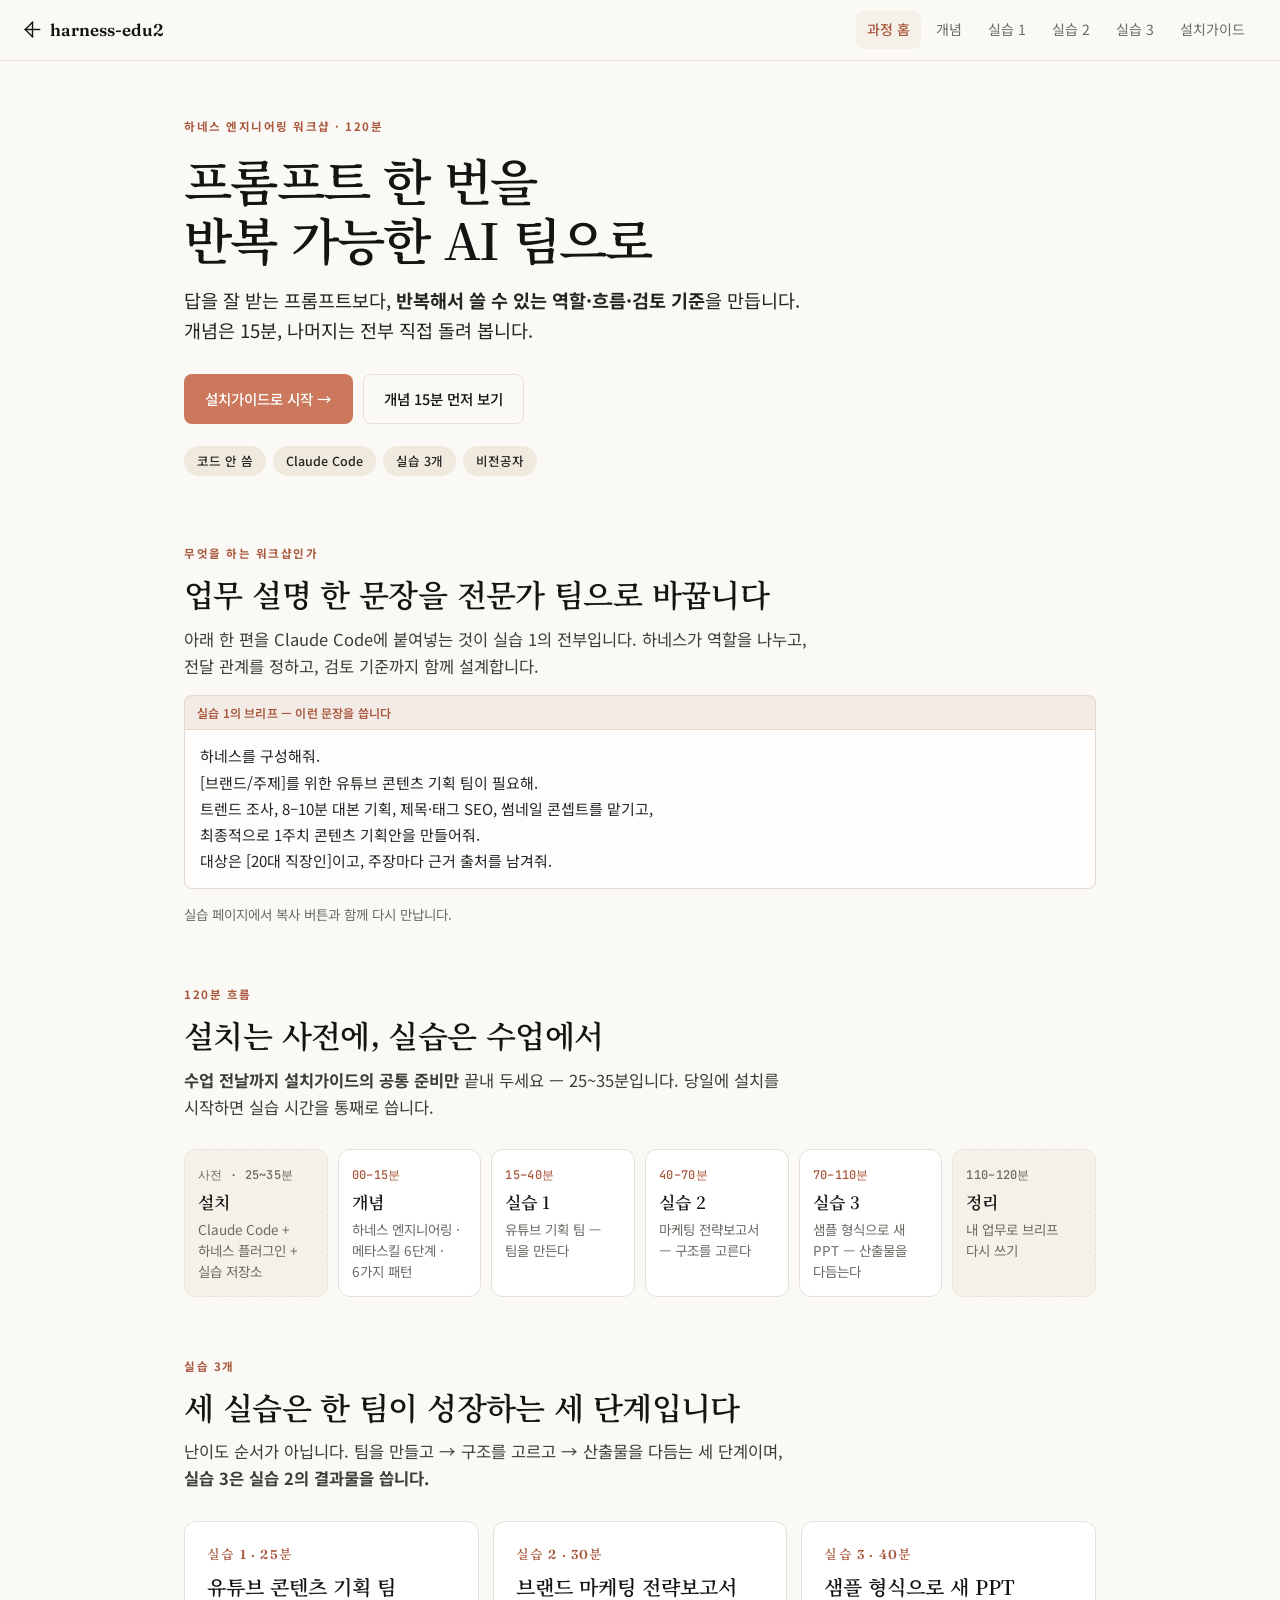
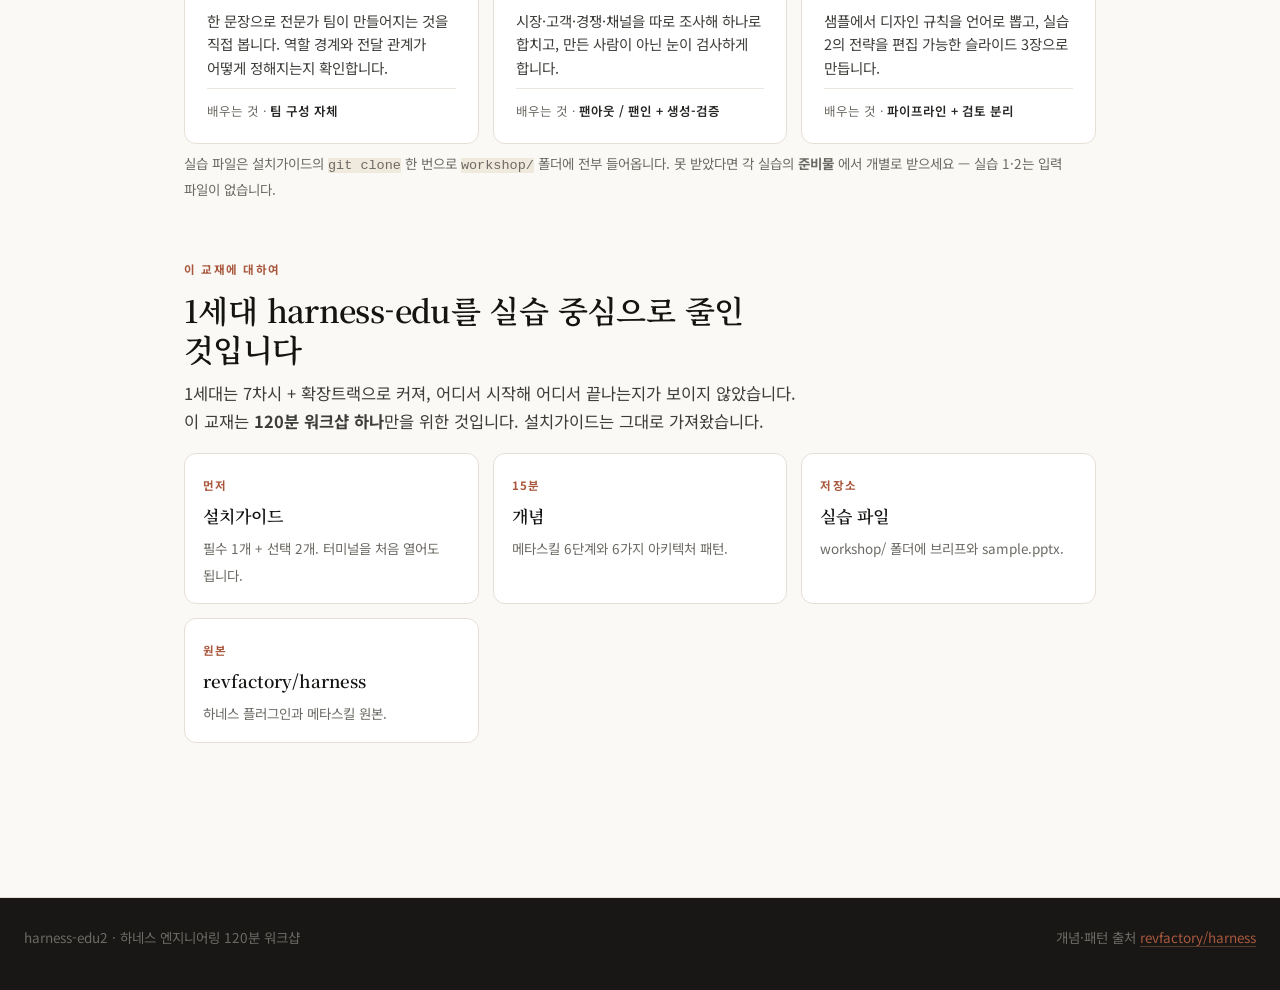
==== docs/index.html @ c3281a6c "harness-edu2 초기 구축 — 개념 15분 + 실습 3개 120분 워크샵 교재 - docs/: 홈·개념·실습 1·2·3 (본문 5장) + 설치가이드 5문서 무손실 이관 - " ====
<!doctype html>
<html lang="ko">
<head>
<meta charset="utf-8">
<meta name="viewport" content="width=device-width, initial-scale=1">
<title>harness-edu2 · 하네스 엔지니어링 120분 워크샵</title>
<meta name="description" content="프롬프트 한 번을 반복 가능한 AI 팀으로. 개념 15분 + 실습 3개로 이루어진 120분 하네스 엔지니어링 워크샵 교재. 코드를 쓰지 않는 실무자용.">
<link rel="icon" href="data:image/svg+xml,%3Csvg xmlns='http://www.w3.org/2000/svg' viewBox='0 0 24 24'%3E%3Crect width='24' height='24' fill='%23faf9f5'/%3E%3Cg fill='%23141413'%3E%3Crect x='11' y='1' width='2' height='22'/%3E%3Crect x='1' y='11' width='22' height='2'/%3E%3Crect x='3.8' y='3.8' width='2' height='16.4' transform='rotate(45 12 12)'/%3E%3Crect x='3.8' y='3.8' width='2' height='16.4' transform='rotate(-45 12 12)'/%3E%3C/g%3E%3C/svg%3E">
<link rel="preconnect" href="https://fonts.googleapis.com">
<link rel="preconnect" href="https://fonts.gstatic.com" crossorigin>
<link href="https://fonts.googleapis.com/css2?family=Fraunces:opsz,wght@9..144,400;9..144,600&family=Noto+Sans+KR:wght@400;500;700&family=Noto+Serif+KR:wght@500;600&family=JetBrains+Mono:wght@400;500&display=swap" rel="stylesheet">
<link rel="stylesheet" href="assets/site.css">
</head>
<body data-page="home">
<a class="skip-link" href="#main">본문으로 건너뛰기</a>

<header class="topnav"><div class="wrap">
  <a class="brand" href="index.html">
    <span class="spike" aria-hidden="true"><svg viewBox="0 0 24 24"><g fill="#141413"><rect x="11" y="1" width="2" height="22"/><rect x="1" y="11" width="22" height="2"/><rect x="3.8" y="3.8" width="2" height="16.4" transform="rotate(45 12 12)"/><rect x="3.8" y="3.8" width="2" height="16.4" transform="rotate(-45 12 12)"/></g></svg></span>
    <span class="brand-full">harness-edu2</span>
  </a>
  <nav aria-label="주요 메뉴">
    <a href="index.html" aria-current="page">과정 홈</a>
    <a href="concept.html">개념</a>
    <a href="practice/1-youtube.html">실습 1</a>
    <a href="practice/2-marketing.html">실습 2</a>
    <a href="practice/3-pptx.html">실습 3</a>
    <a href="install/index.html">설치가이드</a>
  </nav>
</div></header>

<main id="main" class="page">

<section class="hero">
  <div class="eyebrow">하네스 엔지니어링 워크샵 · 120분</div>
  <h1>프롬프트 한 번을<br>반복 가능한 AI 팀으로</h1>
  <p class="lead">답을 잘 받는 프롬프트보다, <strong>반복해서 쓸 수 있는 역할·흐름·검토 기준</strong>을 만듭니다. 개념은 15분, 나머지는 전부 직접 돌려 봅니다.</p>
  <div class="hero-actions">
    <a class="btn btn-primary" href="install/index.html">설치가이드로 시작 →</a>
    <a class="btn btn-ghost" href="concept.html">개념 15분 먼저 보기</a>
  </div>
  <div class="hero-tags">
    <span>코드 안 씀</span><span>Claude Code</span><span>실습 3개</span><span>비전공자</span>
  </div>
</section>

<section class="sec">
  <div class="eyebrow">무엇을 하는 워크샵인가</div>
  <h2>업무 설명 한 문장을 전문가 팀으로 바꿉니다</h2>
  <p class="sub">아래 한 편을 Claude Code에 붙여넣는 것이 실습 1의 전부입니다. 하네스가 역할을 나누고, 전달 관계를 정하고, 검토 기준까지 함께 설계합니다.</p>

  <div class="code-card is-prompt">
    <div class="code-bar"><span class="code-label">실습 1의 브리프 — 이런 문장을 씁니다</span></div>
    <pre class="brief">하네스를 구성해줘.
[브랜드/주제]를 위한 유튜브 콘텐츠 기획 팀이 필요해.
트렌드 조사, 8–10분 대본 기획, 제목·태그 SEO, 썸네일 콘셉트를 맡기고,
최종적으로 1주치 콘텐츠 기획안을 만들어줘.
대상은 [20대 직장인]이고, 주장마다 근거 출처를 남겨줘.</pre>
  </div>
  <p class="brief-note">실습 페이지에서 복사 버튼과 함께 다시 만납니다.</p>
</section>

<section class="sec" id="flow">
  <div class="eyebrow">120분 흐름</div>
  <h2>설치는 사전에, 실습은 수업에서</h2>
  <p class="sub"><strong>수업 전날까지 설치가이드의 공통 준비만</strong> 끝내 두세요 — 25~35분입니다. 당일에 설치를 시작하면 실습 시간을 통째로 씁니다.</p>

  <div class="flowline">
    <div class="fl is-pre">
      <span class="t">사전 · 25~35분</span>
      <b>설치</b>
      <span>Claude Code + 하네스 플러그인 + 실습 저장소</span>
    </div>
    <div class="fl">
      <span class="t">00–15분</span>
      <b>개념</b>
      <span>하네스 엔지니어링 · 메타스킬 6단계 · 6가지 패턴</span>
    </div>
    <div class="fl">
      <span class="t">15–40분</span>
      <b>실습 1</b>
      <span>유튜브 기획 팀 — 팀을 만든다</span>
    </div>
    <div class="fl">
      <span class="t">40–70분</span>
      <b>실습 2</b>
      <span>마케팅 전략보고서 — 구조를 고른다</span>
    </div>
    <div class="fl">
      <span class="t">70–110분</span>
      <b>실습 3</b>
      <span>샘플 형식으로 새 PPT — 산출물을 다듬는다</span>
    </div>
    <div class="fl is-pre">
      <span class="t">110–120분</span>
      <b>정리</b>
      <span>내 업무로 브리프 다시 쓰기</span>
    </div>
  </div>
</section>

<section class="sec" id="practice">
  <div class="eyebrow">실습 3개</div>
  <h2>세 실습은 한 팀이 성장하는 세 단계입니다</h2>
  <p class="sub">난이도 순서가 아닙니다. 팀을 만들고 → 구조를 고르고 → 산출물을 다듬는 세 단계이며, <strong>실습 3은 실습 2의 결과물을 씁니다.</strong></p>

  <div class="pcards">
    <a class="pcard" href="practice/1-youtube.html">
      <span class="n">실습 1 · 25분</span>
      <strong>유튜브 콘텐츠 기획 팀</strong>
      <p>한 문장으로 전문가 팀이 만들어지는 것을 직접 봅니다. 역할 경계와 전달 관계가 어떻게 정해지는지 확인합니다.</p>
      <span class="pat">배우는 것 · <b>팀 구성 자체</b></span>
    </a>
    <a class="pcard" href="practice/2-marketing.html">
      <span class="n">실습 2 · 30분</span>
      <strong>브랜드 마케팅 전략보고서</strong>
      <p>시장·고객·경쟁·채널을 따로 조사해 하나로 합치고, 만든 사람이 아닌 눈이 검사하게 합니다.</p>
      <span class="pat">배우는 것 · <b>팬아웃 / 팬인 + 생성-검증</b></span>
    </a>
    <a class="pcard" href="practice/3-pptx.html">
      <span class="n">실습 3 · 40분</span>
      <strong>샘플 형식으로 새 PPT</strong>
      <p>샘플에서 디자인 규칙을 언어로 뽑고, 실습 2의 전략을 편집 가능한 슬라이드 3장으로 만듭니다.</p>
      <span class="pat">배우는 것 · <b>파이프라인 + 검토 분리</b></span>
    </a>
  </div>
  <p class="brief-note">실습 파일은 설치가이드의 <code>git clone</code> 한 번으로 <code>workshop/</code> 폴더에 전부 들어옵니다. 못 받았다면 각 실습의 <strong>준비물</strong> 에서 개별로 받으세요 — 실습 1·2는 입력 파일이 없습니다.</p>
</section>

<section class="sec">
  <div class="eyebrow">이 교재에 대하여</div>
  <h2>1세대 harness-edu를 실습 중심으로 줄인 것입니다</h2>
  <p class="sub">1세대는 7차시 + 확장트랙으로 커져, 어디서 시작해 어디서 끝나는지가 보이지 않았습니다. 이 교재는 <strong>120분 워크샵 하나</strong>만을 위한 것입니다. 설치가이드는 그대로 가져왔습니다.</p>
  <div class="next-grid">
    <a class="next-card" href="install/index.html"><span class="k">먼저</span><strong>설치가이드</strong><span>필수 1개 + 선택 2개. 터미널을 처음 열어도 됩니다.</span></a>
    <a class="next-card" href="concept.html"><span class="k">15분</span><strong>개념</strong><span>메타스킬 6단계와 6가지 아키텍처 패턴.</span></a>
    <a class="next-card" href="https://github.com/namojo/harness-edu" target="_blank" rel="noopener"><span class="k">저장소</span><strong>실습 파일</strong><span>workshop/ 폴더에 브리프와 sample.pptx.</span></a>
    <a class="next-card" href="https://github.com/revfactory/harness" target="_blank" rel="noopener"><span class="k">원본</span><strong>revfactory/harness</strong><span>하네스 플러그인과 메타스킬 원본.</span></a>
  </div>
</section>

</main>

<footer class="foot"><div class="wrap">
  <span>harness-edu2 · 하네스 엔지니어링 120분 워크샵</span>
  <span class="r">개념·패턴 출처 <a href="https://github.com/revfactory/harness" target="_blank" rel="noopener">revfactory/harness</a></span>
</div></footer>

<script src="assets/site.js"></script>
</body>
</html>
---- docs/assets/site.css ----
/* harness-edu 설치가이드 공용 스타일
   - 색·서체는 docs/index.html 의 디자인 토큰을 따른다.
   - 문서 컴포넌트(code-card / callout / side-toc)는 설치가이드 전용. */

:root{
  --canvas:#faf9f5; --surface-soft:#f5f0e8; --surface-card:#efe9de; --surface-cream-strong:#e8e0d2;
  --surface-dark:#181715; --surface-dark-elevated:#252320;
  --hairline:#e6dfd8; --hairline-soft:#ebe6df;
  --primary:#cc785c; --primary-active:#a9583e; --teal:#5db8a6; --amber:#e8a55a;
  --ink:#141413; --body-strong:#252523; --body:#3d3d3a; --muted:#6c6a64; --muted-soft:#8e8b82;
  --on-dark:#faf9f5; --on-dark-soft:#a09d96; --success:#5db872; --danger:#c0553b;
  --r-sm:6px; --r-md:8px; --r-lg:12px; --r-xl:16px; --pill:9999px;
  --serif:"Noto Serif KR","Fraunces",Garamond,"Times New Roman",serif;
  --serif-latin:"Fraunces","Noto Serif KR",Garamond,serif;
  --sans:"Inter","Noto Sans KR",-apple-system,BlinkMacSystemFont,"Segoe UI",sans-serif;
  --mono:"JetBrains Mono",ui-monospace,SFMono-Regular,Menlo,Consolas,monospace;
  --maxw:1340px;
}

*{box-sizing:border-box;margin:0;padding:0}
html{scroll-behavior:smooth;scroll-padding-top:84px}
body{background:var(--canvas);color:var(--body);font-family:var(--sans);font-size:16px;line-height:1.65;-webkit-font-smoothing:antialiased;text-rendering:optimizeLegibility;
  /* 한국어는 기본 규칙에서 글자 단위로 잘린다. keep-all 로 어절(공백) 단위 줄바꿈 강제 */
  word-break:keep-all;overflow-wrap:break-word;hyphens:manual}
h1,h2,h3,h4,h5{font-family:var(--serif);color:var(--ink);font-weight:600;letter-spacing:-.02em;line-height:1.25}
a{color:inherit;text-decoration:none}
.wrap{max-width:var(--maxw);margin:0 auto;padding:0 24px}

.skip-link{position:absolute;left:-9999px;top:0;background:var(--ink);color:var(--on-dark);padding:10px 16px;border-radius:0 0 var(--r-md) 0;z-index:100}
.skip-link:focus{left:0}

/* ── 상단 내비게이션 ─────────────────────────────────────────── */
.topnav{position:sticky;top:0;z-index:50;background:rgba(250,249,245,.88);backdrop-filter:saturate(180%) blur(12px);border-bottom:1px solid var(--hairline)}
.topnav .wrap{display:flex;align-items:center;gap:20px;height:60px}
.brand{display:inline-flex;align-items:center;gap:9px;font-family:var(--serif-latin);font-size:17px;font-weight:600;color:var(--ink);white-space:nowrap}
.brand .spike{width:17px;height:17px;display:inline-block;flex:0 0 auto}
.brand .spike svg{width:100%;height:100%;display:block}
.topnav nav{display:flex;gap:4px;margin-left:auto;flex-wrap:wrap}
.topnav nav a{font-size:14px;color:var(--muted);padding:7px 11px;border-radius:var(--r-md);transition:background .15s,color .15s}
.topnav nav a:hover{background:var(--surface-soft);color:var(--ink)}
.topnav nav a[aria-current="page"]{color:var(--primary-active);background:var(--surface-soft);font-weight:500}

/* ── 페이지 머리 ─────────────────────────────────────────────── */
.page-head{padding:44px 24px 26px}
.eyebrow{font-size:11.5px;font-weight:700;letter-spacing:1.5px;text-transform:uppercase;color:var(--primary-active)}
.page-head h1{font-size:clamp(28px,4vw,40px);margin:12px 0 0}
.page-head .sub{margin-top:12px;font-size:17px;line-height:1.6;color:var(--body-strong);max-width:60ch}
.page-head .meta{display:flex;gap:9px;flex-wrap:wrap;margin-top:18px;font-size:13px;color:var(--muted)}
.page-head .meta>span{display:inline-flex;align-items:center;gap:5px;background:var(--surface-soft);border:1px solid var(--hairline);border-radius:var(--pill);padding:4px 12px}
.page-head .meta .badge{background:var(--ink);color:var(--on-dark);border-color:var(--ink);font-weight:500}
.page-head .meta .badge-opt{background:var(--surface-card);color:var(--body-strong);border-color:var(--hairline)}

/* ── 2단 레이아웃 ───────────────────────────────────────────── */
.layout{display:grid;grid-template-columns:minmax(0,1fr) 268px;gap:44px;align-items:start;padding-bottom:64px}
.main-col{min-width:0}
.side{position:sticky;top:76px;display:flex;flex-direction:column;gap:14px}

/* ── 본문 타이포 ────────────────────────────────────────────── */
/* 읽는 폭은 텍스트에만 제한하고, 표·코드·카드는 단 전체를 쓴다.
   (예전에는 .prose 전체를 74ch로 묶어 화면이 넓어져도 표가 좁게 눌렸다) */
.prose{max-width:none}
.prose > p,.prose > ul,.prose > ol,.prose > blockquote > p{max-width:78ch}
.prose > h2,.prose > h3,.prose > h4{max-width:60ch}
.prose h2{font-size:25px;margin:46px 0 14px;padding-top:6px}
.prose h2:first-child{margin-top:0}
.prose h3{font-size:19px;margin:32px 0 10px}
.prose h4{font-size:16.5px;margin:24px 0 8px;font-family:var(--sans);font-weight:700}
.prose p{margin:12px 0}
.prose ul,.prose ol{margin:12px 0 12px 22px}
.prose li{margin:6px 0}
.prose li>p{margin:6px 0}
.prose strong{color:var(--body-strong);font-weight:700}
.prose .muted{color:var(--muted);font-size:14px}
.prose hr{border:0;border-top:1px solid var(--hairline);margin:36px 0}
.prose a:not(.btn){color:var(--primary-active);text-decoration:underline;text-decoration-color:rgba(204,120,92,.4);text-underline-offset:3px}
.prose a:not(.btn):hover{text-decoration-color:var(--primary-active)}
/* 카드형 링크는 밑줄을 쓰지 않는다 */
.prose .os-card,.prose .next-card,.prose .flow strong a,.prose .tag a,.prose .pager a{text-decoration:none}
.prose .flow strong a:hover,.prose .tag a:hover{text-decoration:underline;text-decoration-color:var(--primary-active)}
.prose code{font-family:var(--mono);font-size:.875em;background:var(--surface-card);border-radius:var(--r-sm);padding:2px 6px;color:var(--body-strong);word-break:keep-all;overflow-wrap:break-word}
.prose kbd{font-family:var(--sans);font-size:.85em;font-weight:600;background:#fff;border:1px solid var(--hairline);border-bottom-width:2px;border-radius:var(--r-sm);padding:2px 7px;color:var(--ink);white-space:nowrap}

.prose blockquote{margin:18px 0;padding:16px 20px;background:var(--surface-soft);border-left:3px solid var(--primary);border-radius:0 var(--r-md) var(--r-md) 0}
.prose blockquote p{margin:6px 0;font-size:15px}
.prose blockquote.rule{background:var(--surface-cream-strong);border-left-color:var(--ink)}

/* 박스(콜아웃·사례·용어) 안의 문장도 읽는 폭을 유지한다 — 폭이 넓어지면 한 줄이 너무 길어진다 */
.callout-body > p,.case > p,.why p,.persona p,.flow .body p{max-width:78ch}
.terms dd{max-width:80ch}
.vs p,.vs li{max-width:52ch}

/* ── 표 ─────────────────────────────────────────────────────── */
.table-wrap{overflow-x:auto;margin:18px 0;border:1px solid var(--hairline);border-radius:var(--r-lg);background:#fff}
.table-wrap table{border-collapse:collapse;width:100%;font-size:15px;min-width:460px}
.table-wrap th,.table-wrap td{text-align:left;padding:12px 16px;border-bottom:1px solid var(--hairline-soft);vertical-align:top;word-break:keep-all;overflow-wrap:break-word}
.table-wrap thead th{background:var(--surface-soft);font-family:var(--sans);font-weight:700;font-size:13.5px;color:var(--body-strong);white-space:normal;line-height:1.4}
.table-wrap tbody tr:last-child td{border-bottom:0}
.table-wrap code{background:var(--surface-soft)}

/* ── 코드 카드 ──────────────────────────────────────────────── */
.code-card{margin:14px 0}
.code-bar{display:flex;align-items:center;gap:10px;padding:7px 12px;font-size:12px;font-weight:600;color:var(--muted);background:var(--surface-soft);border:1px solid var(--hairline);border-bottom:0;border-radius:var(--r-md) var(--r-md) 0 0}
.code-label{letter-spacing:.2px}
.copy-btn{margin-left:auto;font-family:var(--sans);font-size:11.5px;font-weight:600;color:var(--body-strong);background:#fff;border:1px solid var(--hairline);border-radius:var(--pill);padding:3px 11px;cursor:pointer;transition:background .15s,color .15s,border-color .15s}
.copy-btn:hover{background:var(--ink);color:var(--on-dark);border-color:var(--ink)}
.copy-btn.done{background:var(--success);border-color:var(--success);color:#fff}

.code-card pre{font-family:var(--mono);font-size:13.5px;line-height:1.7;white-space:pre-wrap;word-break:normal;overflow-wrap:anywhere;overflow-x:auto}

/* 주소창·검색창에 붙여넣는 짧은 문자열 */
.code-card.is-lite pre{background:#fff;border:1px solid var(--hairline);border-radius:0 0 var(--r-md) var(--r-md);padding:13px 15px;color:var(--body-strong)}

/* 터미널 붙여넣기 */
.code-card.is-term{margin:16px 0}
.terminal{border-radius:var(--r-lg);overflow:hidden;border:1px solid #2c2a26;box-shadow:0 1px 2px rgba(20,20,19,.06)}
.terminal-bar{display:flex;align-items:center;gap:7px;background:var(--surface-dark-elevated);padding:8px 12px;font-size:12px;color:var(--on-dark-soft)}
.terminal-bar i{width:9px;height:9px;border-radius:50%;background:#4a463f;flex:0 0 auto}
.terminal-bar i:first-child{background:#e0685a}
.terminal-bar i:nth-child(2){background:#e8b657}
.terminal-bar i:nth-child(3){background:#69b47f}
.terminal-bar span{margin-left:6px;font-family:var(--sans);font-weight:600;letter-spacing:.2px}
.terminal-bar .copy-btn{background:transparent;color:var(--on-dark-soft);border-color:#3a3731}
.terminal-bar .copy-btn:hover{background:var(--on-dark);color:var(--ink);border-color:var(--on-dark)}
.terminal-body{background:var(--surface-dark);padding:14px 16px}
.terminal-body pre{color:#ede9e0}

/* 예상 화면(출력) */
.code-card.is-out .code-bar{background:transparent;border-style:dashed}
.code-card.is-out pre{background:var(--surface-soft);border:1px dashed var(--hairline);border-radius:0 0 var(--r-md) var(--r-md);padding:13px 15px;color:var(--muted);font-size:13px}

/* AI 프롬프트 입력 */
.code-card.is-prompt .code-bar{background:#f3ece6;border-color:#e6d8cd;color:var(--primary-active)}
.code-card.is-prompt pre{background:#fffdfb;border:1px solid #e6d8cd;border-radius:0 0 var(--r-md) var(--r-md);padding:13px 15px;color:var(--body-strong);font-family:var(--sans);font-size:14.5px;line-height:1.6}

/* ── 콜아웃 ─────────────────────────────────────────────────── */
.callout{display:flex;gap:12px;margin:14px 0;padding:14px 16px;border-radius:var(--r-md);border:1px solid var(--hairline);background:#fff;font-size:14.5px}
.callout p{margin:0}
.callout p+p,.callout .code-card{margin-top:10px}
.callout-icon{flex:0 0 auto;font-size:16px;line-height:1.4}
.callout-body{min-width:0;flex:1}
.callout-expect{background:#f2faf8;border-color:#cfe9e2}
.callout-warn{background:#fdf6ec;border-color:#f0dcbe}
.callout-stop{background:#fdf1ee;border-color:#f0cec3}
.callout-tip{background:var(--surface-soft);border-color:var(--hairline)}

/* ── 체크리스트 ─────────────────────────────────────────────── */
.checklist{list-style:none;margin:16px 0 16px 0;padding:0}
.checklist li{position:relative;padding:9px 0 9px 32px;border-bottom:1px solid var(--hairline-soft);font-size:15px;margin:0}
.checklist li:last-child{border-bottom:0}
.checklist li::before{content:"";position:absolute;left:0;top:12px;width:17px;height:17px;border:1.5px solid var(--muted-soft);border-radius:4px;background:#fff}

/* ── 다음 단계 카드 ─────────────────────────────────────────── */
.next-grid{display:grid;grid-template-columns:repeat(auto-fit,minmax(220px,1fr));gap:14px;margin:18px 0}
.next-card{display:block;border:1px solid var(--hairline);border-radius:var(--r-lg);padding:16px 18px;background:#fff;transition:border-color .15s,transform .15s}
.next-card:hover{border-color:var(--primary);transform:translateY(-1px)}
.next-card .k{font-size:11.5px;font-weight:700;letter-spacing:1.2px;text-transform:uppercase;color:var(--primary-active)}
.next-card strong{display:block;font-family:var(--serif);font-size:17px;color:var(--ink);margin:6px 0 4px;font-weight:600}
.next-card span{font-size:13.5px;color:var(--muted);line-height:1.55}

/* ── 허브 전용 ──────────────────────────────────────────────── */
/* OS 선택 카드 */
.os-grid{display:grid;grid-template-columns:repeat(auto-fit,minmax(260px,1fr));gap:16px;margin:20px 0}
.os-card{display:block;border:1px solid var(--hairline);border-radius:var(--r-xl);padding:22px 24px;background:#fff;transition:border-color .15s,transform .15s,box-shadow .15s}
.os-card:hover{border-color:var(--primary);transform:translateY(-2px);box-shadow:0 6px 18px rgba(20,20,19,.06)}
.os-card .os-icon{font-size:28px;line-height:1}
.os-card strong{display:block;font-family:var(--serif);font-size:21px;color:var(--ink);margin:10px 0 6px;font-weight:600}
.os-card p{margin:0;font-size:14px;color:var(--muted);line-height:1.6}
.os-card .go{display:inline-block;margin-top:14px;font-size:13.5px;font-weight:600;color:var(--primary-active)}

/* 설치 순서 흐름 */
.flow{list-style:none;margin:20px 0;padding:0;counter-reset:flow}
.flow>li{position:relative;display:flex;gap:16px;padding:16px 0;border-top:1px solid var(--hairline-soft);margin:0}
.flow>li:first-child{border-top:0}
.flow .num{flex:0 0 auto;width:30px;height:30px;display:grid;place-items:center;border-radius:50%;background:var(--ink);color:var(--on-dark);font-family:var(--sans);font-size:13px;font-weight:700}
.flow .num.opt{background:var(--surface-card);color:var(--muted);border:1px dashed var(--hairline)}
.flow .body{min-width:0;flex:1}
.flow .body strong{display:block;font-family:var(--serif);font-size:17.5px;color:var(--ink);font-weight:600;margin-bottom:3px}
.flow .body strong a{color:inherit;text-decoration:none}
.flow .body strong a:hover{color:var(--primary-active)}
.flow .body p{margin:2px 0;font-size:14.5px;color:var(--body)}
.flow .tags{display:flex;gap:6px;flex-wrap:wrap;margin-top:8px}
.flow .tag{font-size:11.5px;font-weight:600;color:var(--muted);background:var(--surface-soft);border:1px solid var(--hairline);border-radius:var(--pill);padding:2px 9px}
.flow .tag.req{background:var(--ink);color:var(--on-dark);border-color:var(--ink)}
.flow .tag.opt{border-style:dashed}

/* ── 페이저 ─────────────────────────────────────────────────── */
.pager{display:flex;gap:12px;margin:44px 0 0;flex-wrap:wrap}
.pager a{flex:1 1 200px;border:1px solid var(--hairline);border-radius:var(--r-lg);padding:14px 16px;background:#fff;transition:border-color .15s}
.pager a:hover{border-color:var(--primary)}
.pager .dir{display:block;font-size:12px;color:var(--muted);margin-bottom:4px}
.pager strong{font-family:var(--serif);font-size:16px;color:var(--ink);font-weight:600}
.pager .pager-next{text-align:right}

/* ── 사이드바 ───────────────────────────────────────────────── */
.side-box{background:#fff;border:1px solid var(--hairline);border-radius:var(--r-lg);padding:14px 16px}
.side-box>summary{cursor:pointer;font-family:var(--sans);font-size:13px;font-weight:700;color:var(--body-strong);list-style:none}
.side-box>summary::-webkit-details-marker{display:none}
.side-box>summary::after{content:"▾";float:right;color:var(--muted-soft);font-size:11px}
.side-box[open]>summary::after{content:"▴"}
.side-toc h4{display:none} /* summary와 중복이라 화면에서는 감춘다 */
.side-box h4,.side-box .side-label{font-family:var(--sans);font-size:11.5px;font-weight:700;letter-spacing:1.2px;text-transform:uppercase;color:var(--muted);margin:14px 0 8px}
.side-box h4.mt,.side-box .side-label.mt{margin-top:18px}
.map-group{display:flex;flex-direction:column;gap:2px}
.map-link{display:flex;align-items:center;gap:8px;font-size:13.5px;color:var(--body);padding:7px 9px;border-radius:var(--r-md);transition:background .15s,color .15s}
.map-link:hover{background:var(--surface-soft);color:var(--ink)}
.map-link.on{background:var(--surface-cream-strong);color:var(--ink);font-weight:600}
.map-link b{flex:0 0 auto;width:19px;height:19px;display:grid;place-items:center;background:var(--surface-soft);border-radius:5px;font-size:11px;font-weight:700;color:var(--muted)}
.map-link.on b{background:var(--primary);color:#fff}
.map-link.opt b{background:transparent;border:1px dashed var(--hairline);color:var(--muted-soft)}
.map-home{display:block;margin-top:14px;padding-top:12px;border-top:1px solid var(--hairline-soft);font-size:13px;color:var(--muted)}
.map-home:hover{color:var(--primary-active)}
.toc-list{list-style:none;margin:0;padding:0}
.toc-list a{display:block;font-size:13px;color:var(--muted);padding:5px 8px;border-left:2px solid transparent;line-height:1.45}
.toc-list a:hover{color:var(--ink);background:var(--surface-soft)}
.toc-list a.active{color:var(--primary-active);border-left-color:var(--primary);font-weight:600}
.toc-l3 a{padding-left:20px;font-size:12.5px}

/* ── 푸터 ───────────────────────────────────────────────────── */
footer{background:var(--surface-dark);color:var(--on-dark-soft);padding:40px 0 34px;font-size:13.5px}
footer .brand{color:var(--on-dark);margin-bottom:12px}
footer a{color:var(--on-dark-soft);text-decoration:underline;text-decoration-color:#3a3731}
footer a:hover{color:var(--on-dark)}
footer p{margin:5px 0;line-height:1.7}

/* ── 반응형 ─────────────────────────────────────────────────── */
@media (max-width:1000px){
  .layout{grid-template-columns:1fr;gap:28px}
  .side{position:static;order:-1}
  .side-box{padding:12px 14px}
  .side-box.side-toc{order:2}
}
@media (max-width:640px){
  body{font-size:15.5px}
  .wrap{padding:0 16px}
  .page-head{padding:30px 16px 20px}
  .prose h2{font-size:22px;margin-top:38px}
  .topnav .wrap{height:auto;padding:10px 16px;flex-wrap:wrap;gap:8px}
  .topnav nav{margin-left:0;width:100%}
  .brand-full{display:none}
}

/* ── 인쇄 ───────────────────────────────────────────────────── */
@media print{
  .topnav,.side,.pager,.copy-btn,.skip-link,footer{display:none!important}
  body{background:#fff;font-size:11pt}
  .layout{display:block;padding:0}
  .prose{max-width:none}
  .prose h2{page-break-after:avoid}
  .code-card,.callout,.table-wrap{page-break-inside:avoid}
  .terminal{border:1px solid #999}
  .terminal-bar{background:#eee;color:#333}
  .terminal-body{background:#f6f6f6}
  .terminal-body pre{color:#111}
  a{text-decoration:none}
}

/* ══════════════════════════════════════════════════════════════
   차시(교재) 페이지 전용 컴포넌트
   ══════════════════════════════════════════════════════════════ */

/* 이 차시에서 배우는 것 */
.goals{list-style:none;margin:16px 0;padding:0;display:grid;gap:10px}
.goals li{position:relative;padding:12px 16px 12px 44px;background:var(--surface-soft);border:1px solid var(--hairline);border-radius:var(--r-md);font-size:15px;margin:0}
.goals li::before{content:counter(g);counter-increment:g;position:absolute;left:14px;top:12px;width:20px;height:20px;display:grid;place-items:center;background:var(--primary);color:#fff;border-radius:50%;font-size:11.5px;font-weight:700;font-family:var(--sans)}
.goals{counter-reset:g}

/* 준비할 것 */
.prep{display:grid;grid-template-columns:repeat(auto-fit,minmax(200px,1fr));gap:12px;margin:16px 0}
.prep-item{border:1px solid var(--hairline);border-left:3px solid var(--teal);border-radius:var(--r-md);padding:12px 14px;background:#fff}
.prep-item b{display:block;font-family:var(--sans);font-size:12px;font-weight:700;letter-spacing:.6px;text-transform:uppercase;color:var(--muted);margin-bottom:4px}
.prep-item span{font-size:14.5px;color:var(--body-strong)}

/* 처음 나오는 말 (용어 사전) */
.terms{margin:16px 0;border:1px solid var(--hairline);border-radius:var(--r-lg);overflow:hidden;background:#fff}
.terms dl{margin:0;display:grid;grid-template-columns:minmax(110px,auto) 1fr}
.terms dt{font-family:var(--sans);font-weight:700;font-size:14px;color:var(--ink);padding:11px 14px;background:var(--surface-soft);border-bottom:1px solid var(--hairline-soft)}
.terms dd{margin:0;font-size:14.5px;padding:11px 16px;border-bottom:1px solid var(--hairline-soft);color:var(--body)}
.terms dt:last-of-type,.terms dd:last-of-type{border-bottom:0}

/* A/B 비교 */
.vs{display:grid;grid-template-columns:1fr 1fr;gap:14px;margin:18px 0}
.vs>div{border:1px solid var(--hairline);border-radius:var(--r-lg);padding:16px 18px;background:#fff}
.vs .bad{border-top:3px solid var(--danger)}
.vs .good{border-top:3px solid var(--success)}
.vs h4{margin:0 0 8px;font-family:var(--sans);font-size:13px;font-weight:700;letter-spacing:.4px;text-transform:uppercase;color:var(--muted)}
.vs .bad h4{color:var(--danger)}
.vs .good h4{color:#3f8f52}
.vs p{margin:6px 0;font-size:14.5px}
.vs ul{margin:8px 0 0 18px}
.vs li{font-size:14px;margin:4px 0}

/* 실습지(워크시트) */
.worksheet{margin:28px 0;border:2px dashed var(--hairline);border-radius:var(--r-xl);padding:24px;background:#fffdfa}
.worksheet>h3:first-child{margin-top:0}
.ws-head{display:flex;align-items:baseline;gap:12px;flex-wrap:wrap;padding-bottom:14px;margin-bottom:6px;border-bottom:1px solid var(--hairline)}
.ws-head strong{font-family:var(--serif);font-size:20px;color:var(--ink);font-weight:600}
.ws-head span{font-size:12.5px;color:var(--muted)}
.ws-step{margin:22px 0 10px;font-family:var(--sans);font-size:15.5px;font-weight:700;color:var(--ink)}
.ws-step em{font-style:normal;color:var(--primary-active);margin-right:6px}
.worksheet table td{height:40px}
.worksheet .blank{background:repeating-linear-gradient(180deg,transparent,transparent 38px,var(--hairline-soft) 38px,var(--hairline-soft) 39px)}
.fill{display:block;border-bottom:1px solid var(--muted-soft);min-height:30px;margin:10px 0}
.fill.tall{min-height:64px}

/* 차시 이동 카드 */
.lesson-nav{display:grid;grid-template-columns:repeat(auto-fit,minmax(200px,1fr));gap:12px;margin:18px 0}

@media (max-width:640px){
  .vs{grid-template-columns:1fr}
  .terms dl{grid-template-columns:1fr}
  .terms dt{border-bottom:0;padding-bottom:4px}
  .worksheet{padding:16px}
}

@media print{
  .worksheet{break-before:page;border-color:#999;background:#fff}
  .goals li,.prep-item,.terms,.vs>div{border-color:#bbb}
}

/* ══════════════════════════════════════════════════════════════
   사례(케이스) 컴포넌트 — 워크시트를 대체하는 실무 예시 블록
   ══════════════════════════════════════════════════════════════ */

/* 등장인물 소개 */
.persona{display:flex;gap:18px;align-items:flex-start;margin:20px 0;padding:20px 22px;border:1px solid var(--hairline);border-left:4px solid var(--primary);border-radius:var(--r-lg);background:#fff}
.persona .avatar{flex:0 0 auto;width:54px;height:54px;border-radius:50%;background:var(--surface-cream-strong);display:grid;place-items:center;font-size:27px}
.persona .who{min-width:0}
.persona h4{margin:0 0 4px;font-family:var(--serif);font-size:19px;font-weight:600}
.persona p{margin:4px 0;font-size:14.5px;color:var(--body)}
.persona .chips{display:flex;gap:6px;flex-wrap:wrap;margin-top:10px}
.persona .chips span{font-size:11.5px;font-weight:600;color:var(--muted);background:var(--surface-soft);border:1px solid var(--hairline);border-radius:var(--pill);padding:3px 10px}

/* 사례 본문 블록 */
.case{margin:26px 0;border:1px solid var(--hairline);border-radius:var(--r-xl);background:#fffdfa;padding:22px 24px}
.case-head{display:flex;align-items:baseline;gap:12px;flex-wrap:wrap;padding-bottom:12px;margin-bottom:8px;border-bottom:1px solid var(--hairline)}
.case-head strong{font-family:var(--serif);font-size:19px;color:var(--ink);font-weight:600}
.case-head span{font-size:12.5px;color:var(--muted)}
.case-head .tag-case{font-size:11px;font-weight:700;letter-spacing:.6px;text-transform:uppercase;color:#fff;background:var(--primary);border-radius:var(--pill);padding:3px 10px}
.case-step{margin:22px 0 8px;font-family:var(--sans);font-size:15.5px;font-weight:700;color:var(--ink)}
.case-step em{font-style:normal;color:var(--primary-active);margin-right:6px}
.case .table-wrap{background:#fff}
.case .callout{background:#fff}
.case>*:last-child{margin-bottom:0}

/* 해설 (왜 이렇게 했나) */
.why{margin:16px 0;padding:14px 18px;background:var(--surface-soft);border-radius:var(--r-md);border-left:3px solid var(--teal)}
.why b{display:block;font-family:var(--sans);font-size:12px;font-weight:700;letter-spacing:.8px;text-transform:uppercase;color:var(--muted);margin-bottom:6px}
.why p{margin:5px 0;font-size:14.5px}
.why ul{margin:6px 0 0 18px}
.why li{font-size:14.5px;margin:4px 0}

@media (max-width:640px){
  .persona{flex-direction:column;gap:12px;padding:16px}
  .case{padding:16px}
}
@media print{
  .case,.persona{break-inside:avoid;border-color:#bbb;background:#fff}
}

/* ═══════════════════════════════════════════════════════════════
   harness-edu2 추가 — 홈 · 개념 · 실습 페이지
   1세대에서 계승한 위 규칙은 하나도 지우지 않는다.
   이관된 설치가이드가 그것들을 그대로 쓰기 때문이다.
   ═══════════════════════════════════════════════════════════════ */

/* ── 넓은 본문 (홈·개념·실습은 사이드바가 없다) ─────────────── */
.page{max-width:960px;margin:0 auto;padding:0 24px 72px}
.page .prose > p,.page .prose > ul,.page .prose > ol{max-width:74ch}

/* ── 홈 히어로 ──────────────────────────────────────────────── */
.hero{padding:56px 0 8px}
.hero h1{font-size:clamp(30px,5vw,50px);letter-spacing:-.035em;line-height:1.18;margin:14px 0 0}
.hero .lead{margin-top:18px;font-size:18.5px;line-height:1.62;color:var(--body-strong);max-width:36em}
.hero-actions{display:flex;gap:10px;margin-top:28px;flex-wrap:wrap}
.btn{display:inline-flex;align-items:center;gap:7px;font-family:var(--sans);font-weight:500;font-size:14.5px;
  border-radius:var(--r-md);padding:12px 20px;border:1px solid transparent;cursor:pointer;transition:background .15s,border-color .15s,color .15s}
.btn-primary{background:var(--primary);color:#fff}
.btn-primary:hover{background:var(--primary-active)}
.btn-ghost{background:var(--canvas);color:var(--ink);border-color:var(--hairline)}
.btn-ghost:hover{border-color:var(--muted-soft)}
.hero-tags{display:flex;gap:7px;margin-top:22px;flex-wrap:wrap}
.hero-tags span{font-size:12.5px;font-weight:500;color:var(--body-strong);background:var(--surface-card);border-radius:var(--pill);padding:5px 13px}

/* ── 섹션 머리 ──────────────────────────────────────────────── */
.sec{padding:60px 0 0}
.sec > h2{font-size:clamp(23px,3.2vw,31px);margin:12px 0 0;max-width:34ch}
.sec > .sub{margin-top:12px;font-size:16.5px;color:var(--body);max-width:70ch}

/* ── 120분 흐름 타임라인 ───────────────────────────────────── */
.flowline{display:grid;grid-template-columns:repeat(6,minmax(0,1fr));gap:10px;margin:28px 0 0}
.fl{position:relative;border:1px solid var(--hairline);border-radius:var(--r-lg);background:#fff;padding:16px 13px 14px;display:flex;flex-direction:column;gap:6px}
.fl .t{font-family:var(--mono);font-size:12px;font-weight:500;color:var(--primary-active);letter-spacing:.3px}
.fl b{font-family:var(--serif);font-size:17px;color:var(--ink);font-weight:600;line-height:1.3}
.fl span{font-size:13.5px;color:var(--muted);line-height:1.55}
.fl.is-pre{background:var(--surface-soft);border-style:dashed}
.fl.is-pre .t{color:var(--muted)}

/* ── 실습 카드 (홈) ─────────────────────────────────────────── */
.pcards{display:grid;grid-template-columns:repeat(auto-fit,minmax(250px,1fr));gap:14px;margin:28px 0 0}
.pcard{display:flex;flex-direction:column;gap:9px;border:1px solid var(--hairline);border-radius:var(--r-lg);
  background:#fff;padding:22px;transition:border-color .15s,transform .15s}
.pcard:hover{border-color:var(--primary);transform:translateY(-2px)}
.pcard .n{font-family:var(--serif-latin);font-size:13px;font-weight:600;letter-spacing:1.2px;text-transform:uppercase;color:var(--primary-active)}
.pcard strong{font-family:var(--serif);font-size:20px;color:var(--ink);font-weight:600;line-height:1.3}
.pcard p{font-size:14.5px;color:var(--body);line-height:1.6;margin:0}
.pcard .pat{margin-top:auto;padding-top:12px;border-top:1px solid var(--hairline-soft);font-size:12.5px;color:var(--muted)}
.pcard .pat b{color:var(--body-strong);font-family:var(--sans);font-weight:600}

/* ── 브리프 박스 ────────────────────────────────────────────
   기존 .code-card.is-prompt 를 그대로 쓰므로 site.js 복사 로직이 수정 없이 동작한다.
   pre.brief 만 줄바꿈 규칙을 덮어쓴다 — 원문 5행이 5행으로 보여야 하고,
   실습 2 브리프의 의도된 이중 공백이 살아 있어야 한다.                        */
.code-card.is-prompt pre.brief{white-space:pre;overflow-x:auto;font-family:var(--sans);font-size:15px;line-height:1.75}
.brief-note{margin:8px 0 0;font-size:13.5px;color:var(--muted)}
.brief-note code{background:var(--surface-card)}

/* ── 미션 카드 (이번 실습에서 확인할 것) ───────────────────── */
.mission{display:grid;grid-template-columns:repeat(auto-fit,minmax(180px,1fr));gap:12px;margin:18px 0}
.mi{border:1px solid var(--hairline);border-top:3px solid var(--primary);border-radius:var(--r-md);background:#fff;padding:15px 16px}
.mi b{display:block;font-family:var(--serif-latin);font-size:12px;font-weight:600;letter-spacing:1.1px;text-transform:uppercase;color:var(--primary-active);margin-bottom:6px}
.mi span{font-size:14.5px;color:var(--body-strong);line-height:1.55}

/* ── 다운로드 ───────────────────────────────────────────────── */
.dl-list{list-style:none;margin:8px 0 0;padding:0}
.dl-list li{margin:0 0 7px}
.dl{display:flex;align-items:baseline;gap:8px;flex-wrap:wrap;border:1px solid var(--hairline);border-radius:var(--r-md);
  background:var(--canvas);padding:10px 13px;transition:border-color .15s,background .15s}
.dl:hover{border-color:var(--primary);background:#fff}
.dl strong{font-family:var(--mono);font-size:13.5px;color:var(--ink);font-weight:500}
.dl .dl-meta{font-size:12.5px;color:var(--muted)}
.dl::after{content:"↓";margin-left:auto;color:var(--primary-active);font-size:14px}

/* ── 체크리스트 (실제 체크박스 — 학습자가 누른다) ─────────── */
.checks{list-style:none;margin:16px 0 0;padding:0;border:1px solid var(--hairline);border-radius:var(--r-lg);background:#fff}
.checks li{margin:0;border-bottom:1px solid var(--hairline-soft)}
.checks li:last-child{border-bottom:0}
.checks label{display:flex;gap:12px;align-items:flex-start;padding:13px 16px;font-size:15px;line-height:1.55;color:var(--body-strong);cursor:pointer}
.checks label:hover{background:var(--surface-soft)}
.checks input{margin:3px 0 0;width:17px;height:17px;flex:0 0 auto;accent-color:var(--primary)}
.checks input:checked + span{color:var(--muted);text-decoration:line-through;text-decoration-color:var(--muted-soft)}
.checks-gate{margin:10px 0 0;font-size:14px;color:var(--body-strong);background:var(--surface-cream-strong);
  border-radius:var(--r-md);padding:11px 15px}
/* 실습 3 — 내용/형식 2열 검토 */
.checks-2col{display:grid;grid-template-columns:1fr 1fr;gap:14px;margin:16px 0 0}
.checks-2col > div > h3{margin:0 0 8px;font-family:var(--sans);font-size:13px;font-weight:700;letter-spacing:.5px;text-transform:uppercase;color:var(--primary-active)}
.checks-2col .checks{margin-top:0}

/* ── 도식 ───────────────────────────────────────────────────── */
.diagram{margin:20px 0;border:1px solid var(--hairline);border-radius:var(--r-lg);background:#fff;padding:20px 18px 14px;overflow-x:auto}
.diagram svg{display:block;width:100%;min-width:520px;height:auto}
.diagram figcaption{margin-top:12px;font-size:13.5px;color:var(--muted);text-align:center}

/* ── 6패턴 카드 ─────────────────────────────────────────────── */
.patterns{display:grid;grid-template-columns:repeat(auto-fit,minmax(238px,1fr));gap:12px;margin:20px 0}
.pt{border:1px solid var(--hairline);border-radius:var(--r-lg);background:#fff;padding:18px;display:flex;flex-direction:column;gap:8px}
.pt h3{font-family:var(--serif);font-size:17.5px;margin:0;color:var(--ink)}
.pt .dia{font-family:var(--mono);font-size:12.5px;color:var(--primary-active);background:var(--surface-soft);border-radius:var(--r-sm);padding:6px 9px;white-space:nowrap;overflow-x:auto}
.pt .def{font-size:14.5px;color:var(--body);line-height:1.55;margin:0}
.pt .when{font-size:13.5px;color:var(--body-strong);margin:0}
.pt .when b{color:var(--primary-active);font-weight:600}
.pt .use{margin-top:auto;padding-top:10px;border-top:1px solid var(--hairline-soft);font-size:12.5px;color:var(--muted)}
.pt .use a{color:var(--primary-active);text-decoration:underline;text-decoration-color:rgba(204,120,92,.4);text-underline-offset:2px}
.pt.is-side{background:var(--surface-soft)}

/* ── 패턴 선택 3질문 ────────────────────────────────────────── */
.qs{display:grid;grid-template-columns:repeat(auto-fit,minmax(230px,1fr));gap:12px;margin:20px 0}
.q{border:1px solid var(--hairline);border-radius:var(--r-lg);background:#fff;padding:18px}
.q .k{font-family:var(--serif-latin);font-size:12px;font-weight:600;letter-spacing:1.1px;color:var(--muted);text-transform:uppercase}
.q p{margin:8px 0 12px;font-size:15.5px;color:var(--ink);font-weight:500;line-height:1.5}
.q .a{font-size:14px;color:var(--primary-active);font-weight:600}

/* ── 메타스킬 6단계 ────────────────────────────────────────── */
.steps{display:grid;grid-template-columns:repeat(auto-fit,minmax(158px,1fr));gap:10px;margin:20px 0}
.st{border:1px solid var(--hairline);border-radius:var(--r-md);background:#fff;padding:15px 14px}
.st .n{font-family:var(--serif-latin);font-size:12px;font-weight:600;color:var(--primary-active);letter-spacing:.8px}
.st b{display:block;font-family:var(--serif);font-size:16px;color:var(--ink);font-weight:600;margin:5px 0 5px}
.st span{font-size:13px;color:var(--muted);line-height:1.5}

/* ── 근거·출처 표기 ────────────────────────────────────────── */
.src{margin:10px 0 0;font-size:12.5px;color:var(--muted-soft)}
.src code{background:transparent;padding:0;color:var(--muted)}

/* ── 푸터 ───────────────────────────────────────────────────── */
.foot{border-top:1px solid var(--hairline);margin-top:64px;padding:28px 0 44px;font-size:13.5px;color:var(--muted)}
.foot .wrap{display:flex;gap:16px;flex-wrap:wrap;align-items:baseline}
.foot a{color:var(--primary-active);text-decoration:underline;text-decoration-color:rgba(204,120,92,.35);text-underline-offset:3px}
.foot .r{margin-left:auto}

/* ── 반응형 ─────────────────────────────────────────────────── */
@media (max-width:1000px){
  .flowline{grid-template-columns:repeat(3,minmax(0,1fr))}
}
@media (max-width:900px){
  .checks-2col{grid-template-columns:1fr}
}
@media (max-width:640px){
  .flowline{grid-template-columns:repeat(2,minmax(0,1fr))}
  .page{padding:0 18px 56px}
  .hero{padding:36px 0 4px}
  .sec{padding:44px 0 0}
  .diagram svg{min-width:460px}
  .foot .r{margin-left:0}
}
@media print{
  .hero-actions,.dl::after{display:none!important}
  .pcard,.fl,.mi,.pt,.q,.st,.checks,.diagram{border-color:#bbb;break-inside:avoid}
}
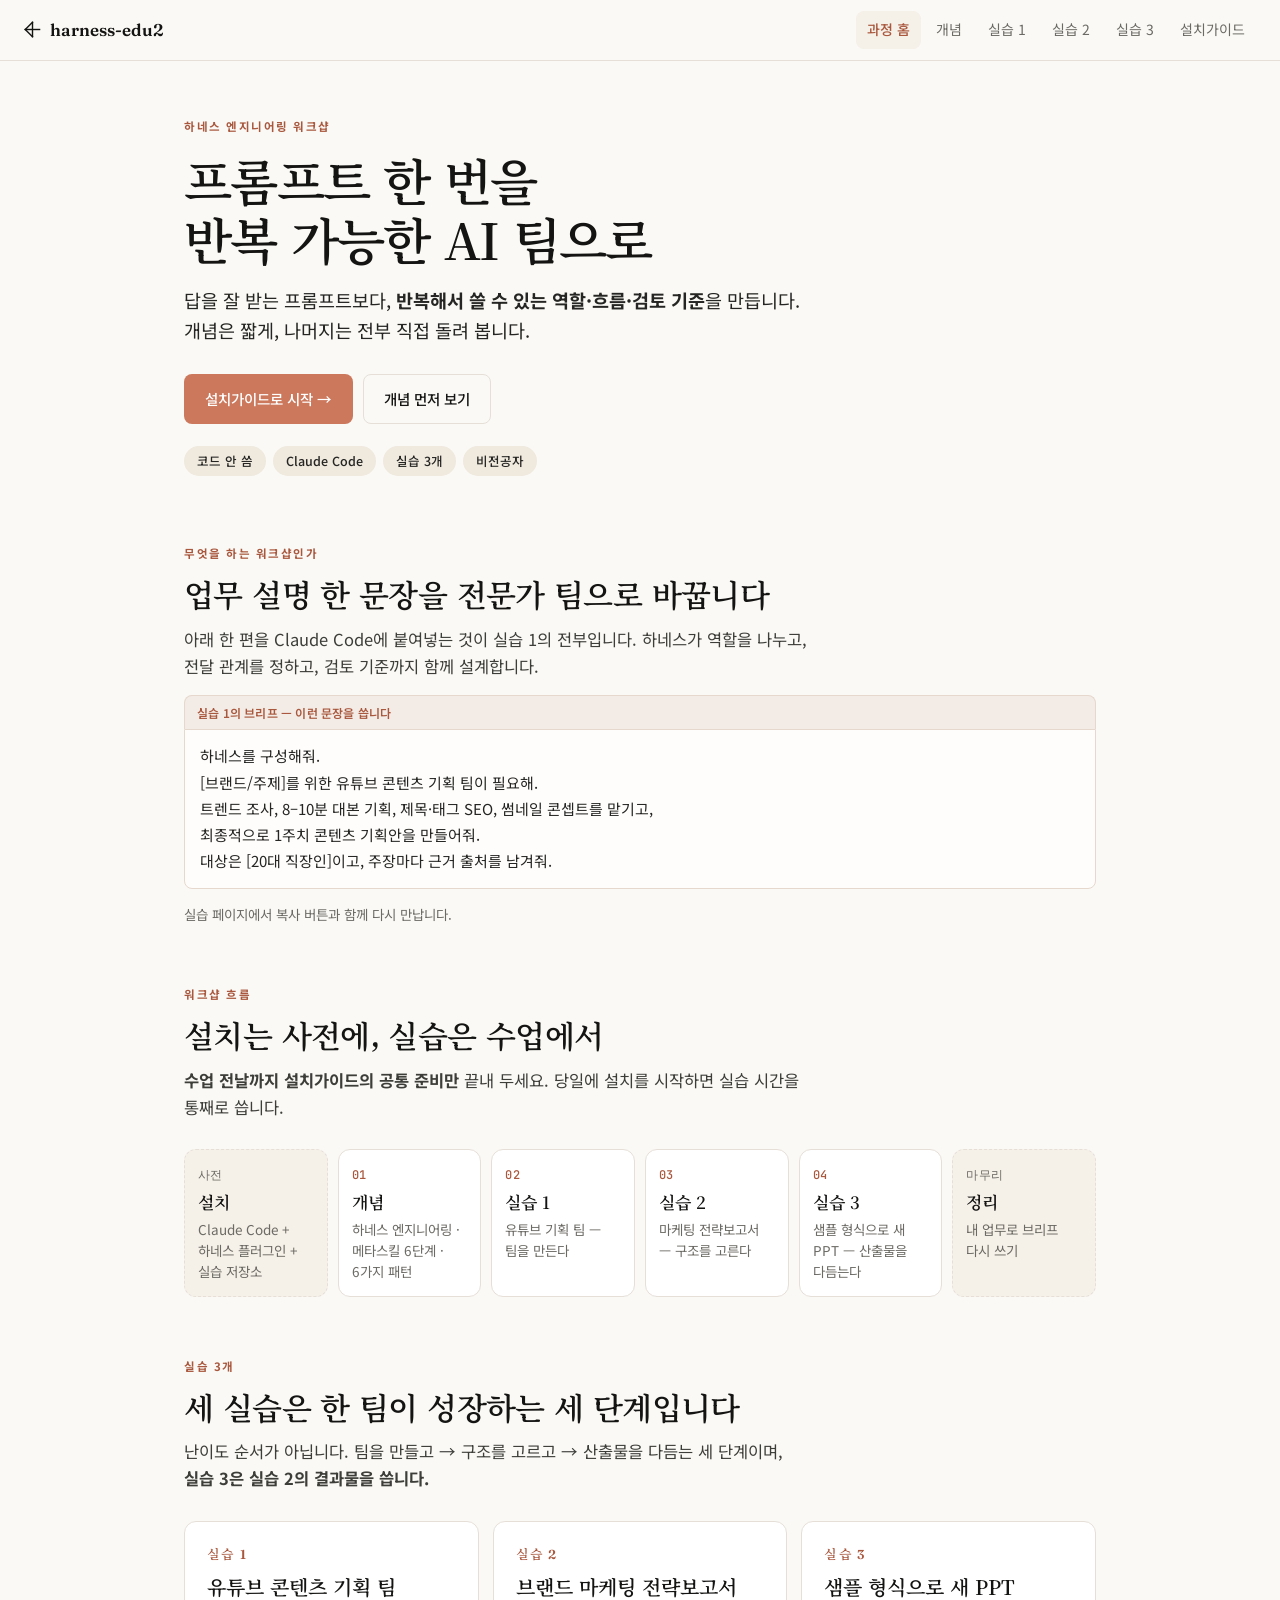
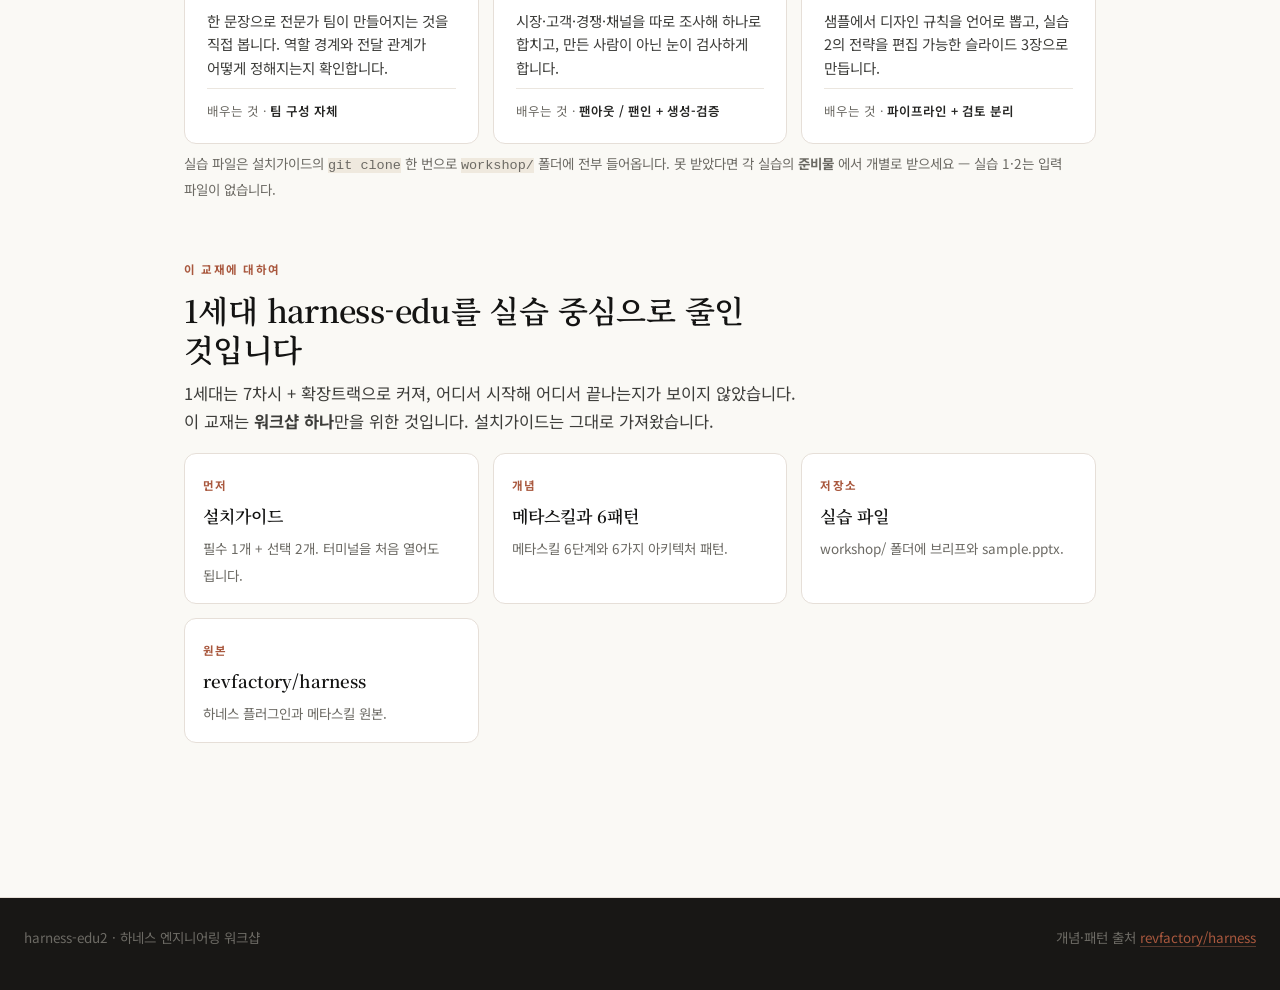
==== commit 1182d3f6: "체크리스트·시간 배분 제거, 개념에 Agent·Skill·Tool 3축 추가 - 검토 체크리스트 전량 제거 (실습 3장 + workshop README 3문서). - 워크샵·실습 " ====
--- a/docs/index.html
+++ b/docs/index.html
@@ -3,8 +3,8 @@
 <head>
 <meta charset="utf-8">
 <meta name="viewport" content="width=device-width, initial-scale=1">
-<title>harness-edu2 · 하네스 엔지니어링 120분 워크샵</title>
-<meta name="description" content="프롬프트 한 번을 반복 가능한 AI 팀으로. 개념 15분 + 실습 3개로 이루어진 120분 하네스 엔지니어링 워크샵 교재. 코드를 쓰지 않는 실무자용.">
+<title>harness-edu2 · 하네스 엔지니어링 워크샵</title>
+<meta name="description" content="프롬프트 한 번을 반복 가능한 AI 팀으로. 개념과 실습 3개로 이루어진 하네스 엔지니어링 워크샵 교재. 코드를 쓰지 않는 실무자용.">
 <link rel="icon" href="data:image/svg+xml,%3Csvg xmlns='http://www.w3.org/2000/svg' viewBox='0 0 24 24'%3E%3Crect width='24' height='24' fill='%23faf9f5'/%3E%3Cg fill='%23141413'%3E%3Crect x='11' y='1' width='2' height='22'/%3E%3Crect x='1' y='11' width='22' height='2'/%3E%3Crect x='3.8' y='3.8' width='2' height='16.4' transform='rotate(45 12 12)'/%3E%3Crect x='3.8' y='3.8' width='2' height='16.4' transform='rotate(-45 12 12)'/%3E%3C/g%3E%3C/svg%3E">
 <link rel="preconnect" href="https://fonts.googleapis.com">
 <link rel="preconnect" href="https://fonts.gstatic.com" crossorigin>
@@ -32,12 +32,12 @@
 <main id="main" class="page">
 
 <section class="hero">
-  <div class="eyebrow">하네스 엔지니어링 워크샵 · 120분</div>
+  <div class="eyebrow">하네스 엔지니어링 워크샵</div>
   <h1>프롬프트 한 번을<br>반복 가능한 AI 팀으로</h1>
-  <p class="lead">답을 잘 받는 프롬프트보다, <strong>반복해서 쓸 수 있는 역할·흐름·검토 기준</strong>을 만듭니다. 개념은 15분, 나머지는 전부 직접 돌려 봅니다.</p>
+  <p class="lead">답을 잘 받는 프롬프트보다, <strong>반복해서 쓸 수 있는 역할·흐름·검토 기준</strong>을 만듭니다. 개념은 짧게, 나머지는 전부 직접 돌려 봅니다.</p>
   <div class="hero-actions">
     <a class="btn btn-primary" href="install/index.html">설치가이드로 시작 →</a>
-    <a class="btn btn-ghost" href="concept.html">개념 15분 먼저 보기</a>
+    <a class="btn btn-ghost" href="concept.html">개념 먼저 보기</a>
   </div>
   <div class="hero-tags">
     <span>코드 안 씀</span><span>Claude Code</span><span>실습 3개</span><span>비전공자</span>
@@ -61,38 +61,38 @@
 </section>
 
 <section class="sec" id="flow">
-  <div class="eyebrow">120분 흐름</div>
+  <div class="eyebrow">워크샵 흐름</div>
   <h2>설치는 사전에, 실습은 수업에서</h2>
-  <p class="sub"><strong>수업 전날까지 설치가이드의 공통 준비만</strong> 끝내 두세요 — 25~35분입니다. 당일에 설치를 시작하면 실습 시간을 통째로 씁니다.</p>
+  <p class="sub"><strong>수업 전날까지 설치가이드의 공통 준비만</strong> 끝내 두세요. 당일에 설치를 시작하면 실습 시간을 통째로 씁니다.</p>
 
   <div class="flowline">
     <div class="fl is-pre">
-      <span class="t">사전 · 25~35분</span>
+      <span class="t">사전</span>
       <b>설치</b>
       <span>Claude Code + 하네스 플러그인 + 실습 저장소</span>
     </div>
     <div class="fl">
-      <span class="t">00–15분</span>
+      <span class="t">01</span>
       <b>개념</b>
       <span>하네스 엔지니어링 · 메타스킬 6단계 · 6가지 패턴</span>
     </div>
     <div class="fl">
-      <span class="t">15–40분</span>
+      <span class="t">02</span>
       <b>실습 1</b>
       <span>유튜브 기획 팀 — 팀을 만든다</span>
     </div>
     <div class="fl">
-      <span class="t">40–70분</span>
+      <span class="t">03</span>
       <b>실습 2</b>
       <span>마케팅 전략보고서 — 구조를 고른다</span>
     </div>
     <div class="fl">
-      <span class="t">70–110분</span>
+      <span class="t">04</span>
       <b>실습 3</b>
       <span>샘플 형식으로 새 PPT — 산출물을 다듬는다</span>
     </div>
     <div class="fl is-pre">
-      <span class="t">110–120분</span>
+      <span class="t">마무리</span>
       <b>정리</b>
       <span>내 업무로 브리프 다시 쓰기</span>
     </div>
@@ -106,19 +106,19 @@
 
   <div class="pcards">
     <a class="pcard" href="practice/1-youtube.html">
-      <span class="n">실습 1 · 25분</span>
+      <span class="n">실습 1</span>
       <strong>유튜브 콘텐츠 기획 팀</strong>
       <p>한 문장으로 전문가 팀이 만들어지는 것을 직접 봅니다. 역할 경계와 전달 관계가 어떻게 정해지는지 확인합니다.</p>
       <span class="pat">배우는 것 · <b>팀 구성 자체</b></span>
     </a>
     <a class="pcard" href="practice/2-marketing.html">
-      <span class="n">실습 2 · 30분</span>
+      <span class="n">실습 2</span>
       <strong>브랜드 마케팅 전략보고서</strong>
       <p>시장·고객·경쟁·채널을 따로 조사해 하나로 합치고, 만든 사람이 아닌 눈이 검사하게 합니다.</p>
       <span class="pat">배우는 것 · <b>팬아웃 / 팬인 + 생성-검증</b></span>
     </a>
     <a class="pcard" href="practice/3-pptx.html">
-      <span class="n">실습 3 · 40분</span>
+      <span class="n">실습 3</span>
       <strong>샘플 형식으로 새 PPT</strong>
       <p>샘플에서 디자인 규칙을 언어로 뽑고, 실습 2의 전략을 편집 가능한 슬라이드 3장으로 만듭니다.</p>
       <span class="pat">배우는 것 · <b>파이프라인 + 검토 분리</b></span>
@@ -130,10 +130,10 @@
 <section class="sec">
   <div class="eyebrow">이 교재에 대하여</div>
   <h2>1세대 harness-edu를 실습 중심으로 줄인 것입니다</h2>
-  <p class="sub">1세대는 7차시 + 확장트랙으로 커져, 어디서 시작해 어디서 끝나는지가 보이지 않았습니다. 이 교재는 <strong>120분 워크샵 하나</strong>만을 위한 것입니다. 설치가이드는 그대로 가져왔습니다.</p>
+  <p class="sub">1세대는 7차시 + 확장트랙으로 커져, 어디서 시작해 어디서 끝나는지가 보이지 않았습니다. 이 교재는 <strong>워크샵 하나</strong>만을 위한 것입니다. 설치가이드는 그대로 가져왔습니다.</p>
   <div class="next-grid">
     <a class="next-card" href="install/index.html"><span class="k">먼저</span><strong>설치가이드</strong><span>필수 1개 + 선택 2개. 터미널을 처음 열어도 됩니다.</span></a>
-    <a class="next-card" href="concept.html"><span class="k">15분</span><strong>개념</strong><span>메타스킬 6단계와 6가지 아키텍처 패턴.</span></a>
+    <a class="next-card" href="concept.html"><span class="k">개념</span><strong>메타스킬과 6패턴</strong><span>메타스킬 6단계와 6가지 아키텍처 패턴.</span></a>
     <a class="next-card" href="https://github.com/namojo/harness-edu" target="_blank" rel="noopener"><span class="k">저장소</span><strong>실습 파일</strong><span>workshop/ 폴더에 브리프와 sample.pptx.</span></a>
     <a class="next-card" href="https://github.com/revfactory/harness" target="_blank" rel="noopener"><span class="k">원본</span><strong>revfactory/harness</strong><span>하네스 플러그인과 메타스킬 원본.</span></a>
   </div>
@@ -142,7 +142,7 @@
 </main>
 
 <footer class="foot"><div class="wrap">
-  <span>harness-edu2 · 하네스 엔지니어링 120분 워크샵</span>
+  <span>harness-edu2 · 하네스 엔지니어링 워크샵</span>
   <span class="r">개념·패턴 출처 <a href="https://github.com/revfactory/harness" target="_blank" rel="noopener">revfactory/harness</a></span>
 </div></footer>
 
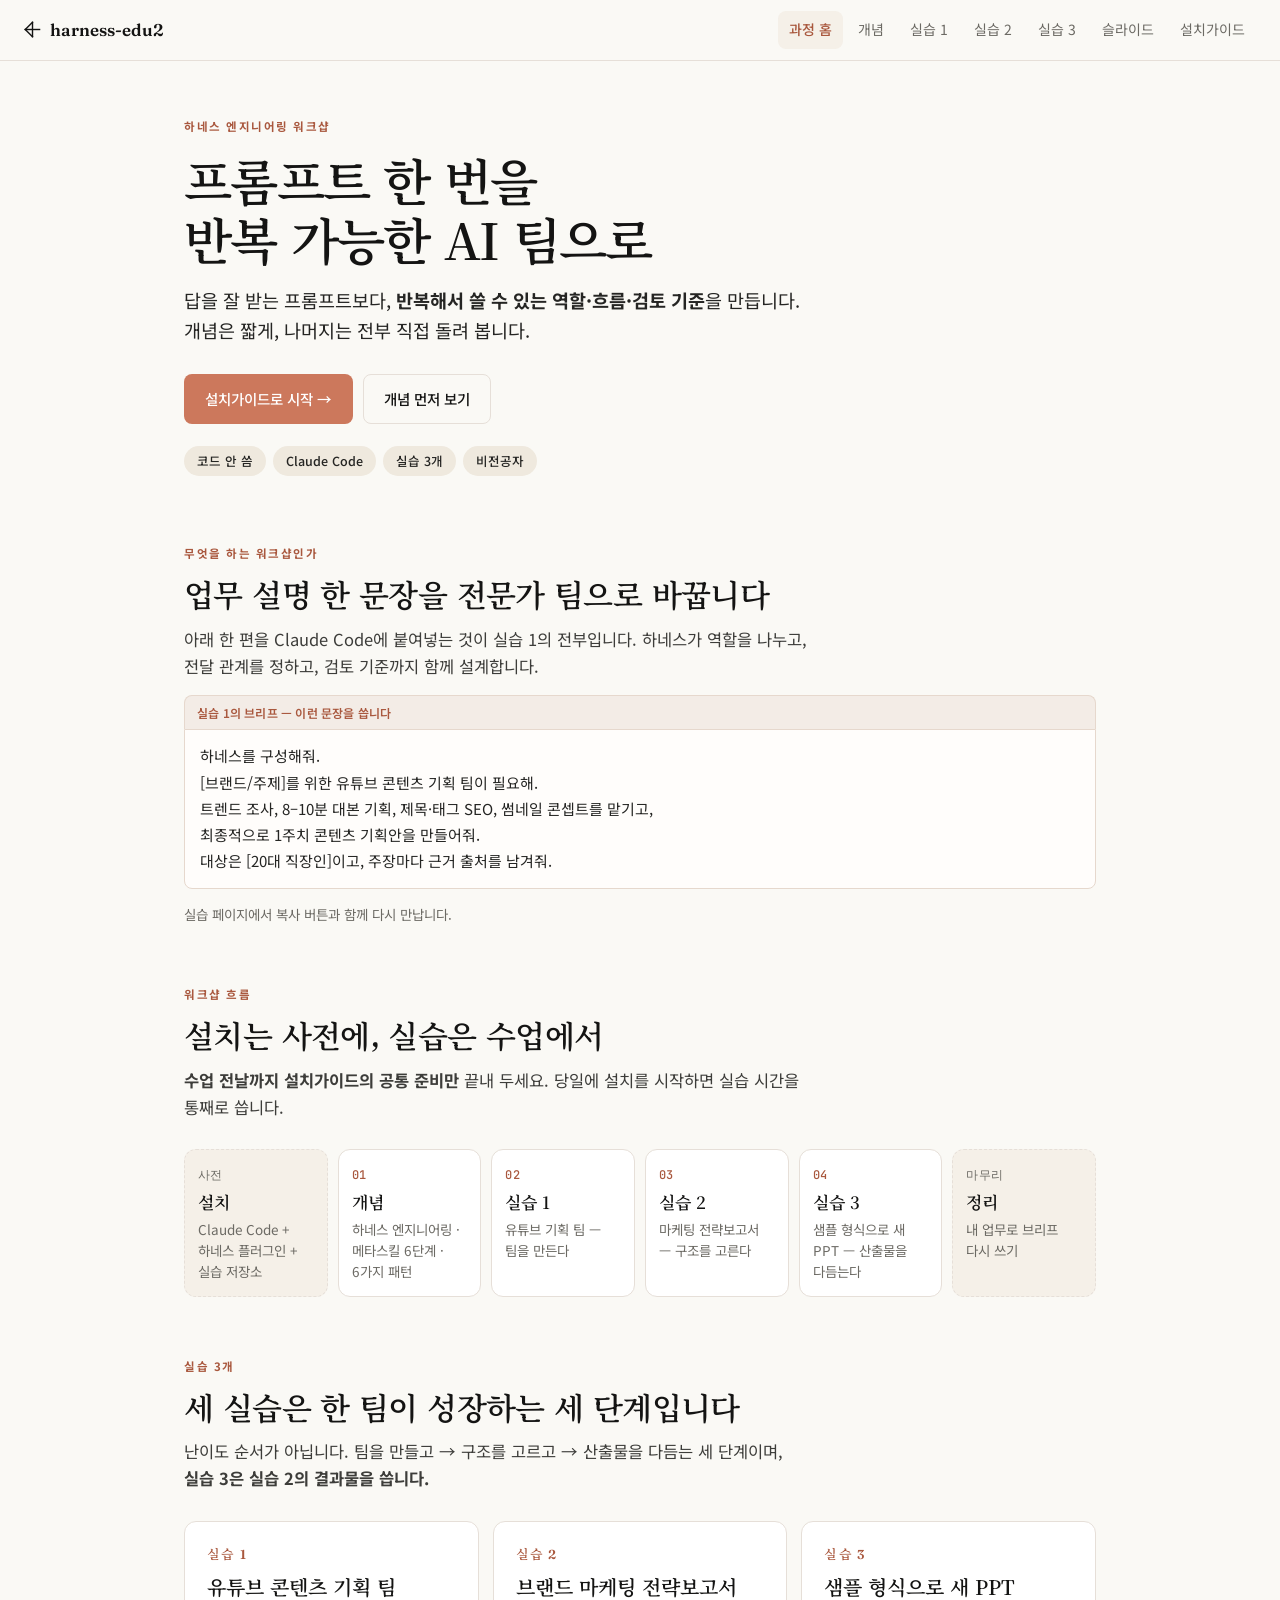
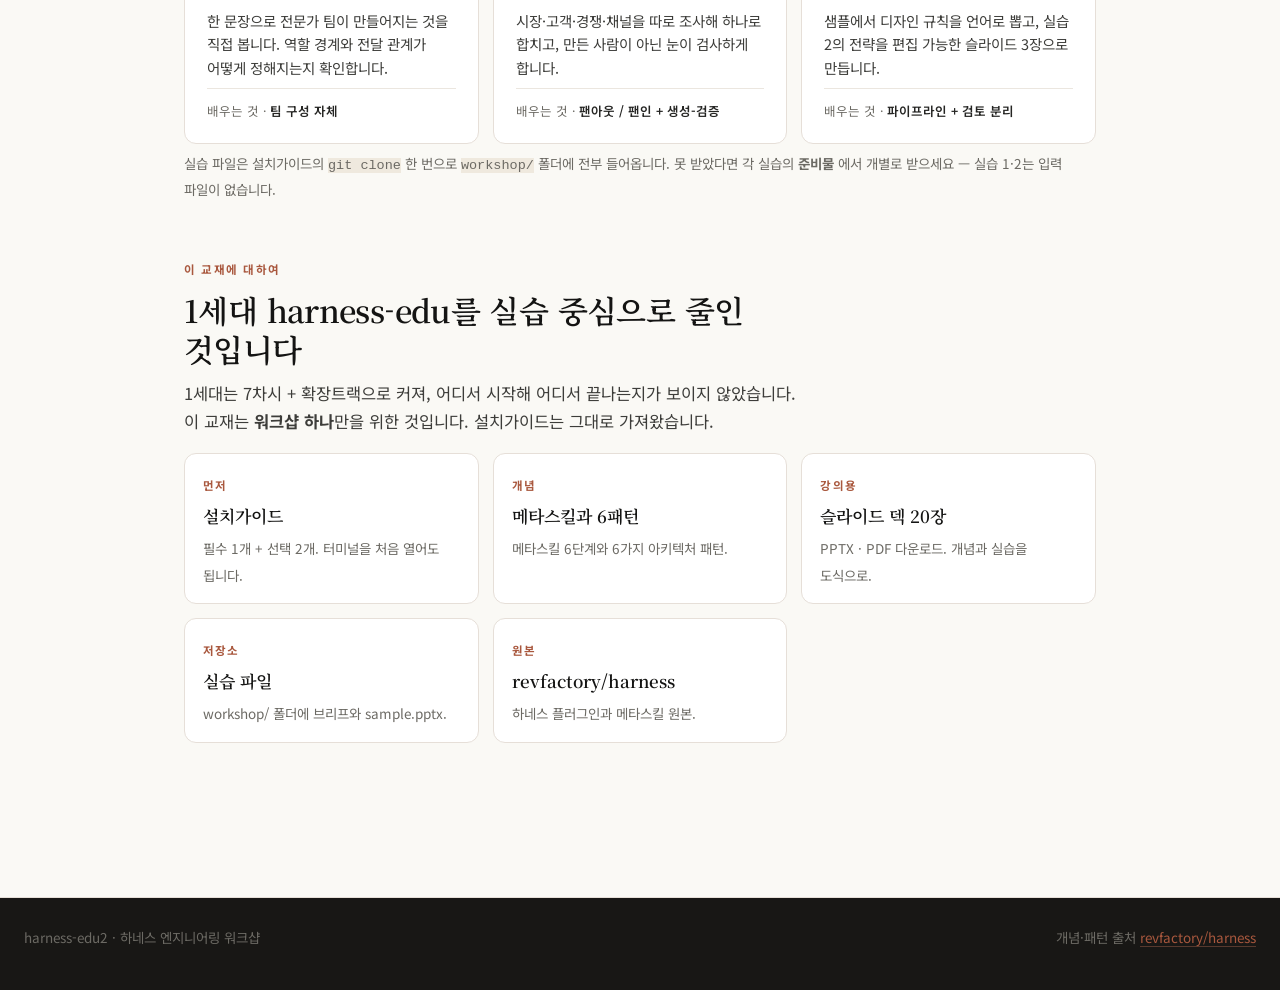
==== commit bf9e71fc: "슬라이드 덱 20장 제작 — 이미지 슬라이드 + PPTX + PDF 웹 스크롤 페이지가 아니라 슬라이드 매체로 내용을 재구성하고, 다이어그램을 전부 다시 설계했다.  - 1920×" ====
--- a/docs/index.html
+++ b/docs/index.html
@@ -25,6 +25,7 @@
     <a href="practice/1-youtube.html">실습 1</a>
     <a href="practice/2-marketing.html">실습 2</a>
     <a href="practice/3-pptx.html">실습 3</a>
+    <a href="slides/index.html">슬라이드</a>
     <a href="install/index.html">설치가이드</a>
   </nav>
 </div></header>
@@ -134,6 +135,7 @@
   <div class="next-grid">
     <a class="next-card" href="install/index.html"><span class="k">먼저</span><strong>설치가이드</strong><span>필수 1개 + 선택 2개. 터미널을 처음 열어도 됩니다.</span></a>
     <a class="next-card" href="concept.html"><span class="k">개념</span><strong>메타스킬과 6패턴</strong><span>메타스킬 6단계와 6가지 아키텍처 패턴.</span></a>
+    <a class="next-card" href="slides/index.html"><span class="k">강의용</span><strong>슬라이드 덱 20장</strong><span>PPTX · PDF 다운로드. 개념과 실습을 도식으로.</span></a>
     <a class="next-card" href="https://github.com/namojo/harness-edu" target="_blank" rel="noopener"><span class="k">저장소</span><strong>실습 파일</strong><span>workshop/ 폴더에 브리프와 sample.pptx.</span></a>
     <a class="next-card" href="https://github.com/revfactory/harness" target="_blank" rel="noopener"><span class="k">원본</span><strong>revfactory/harness</strong><span>하네스 플러그인과 메타스킬 원본.</span></a>
   </div>
